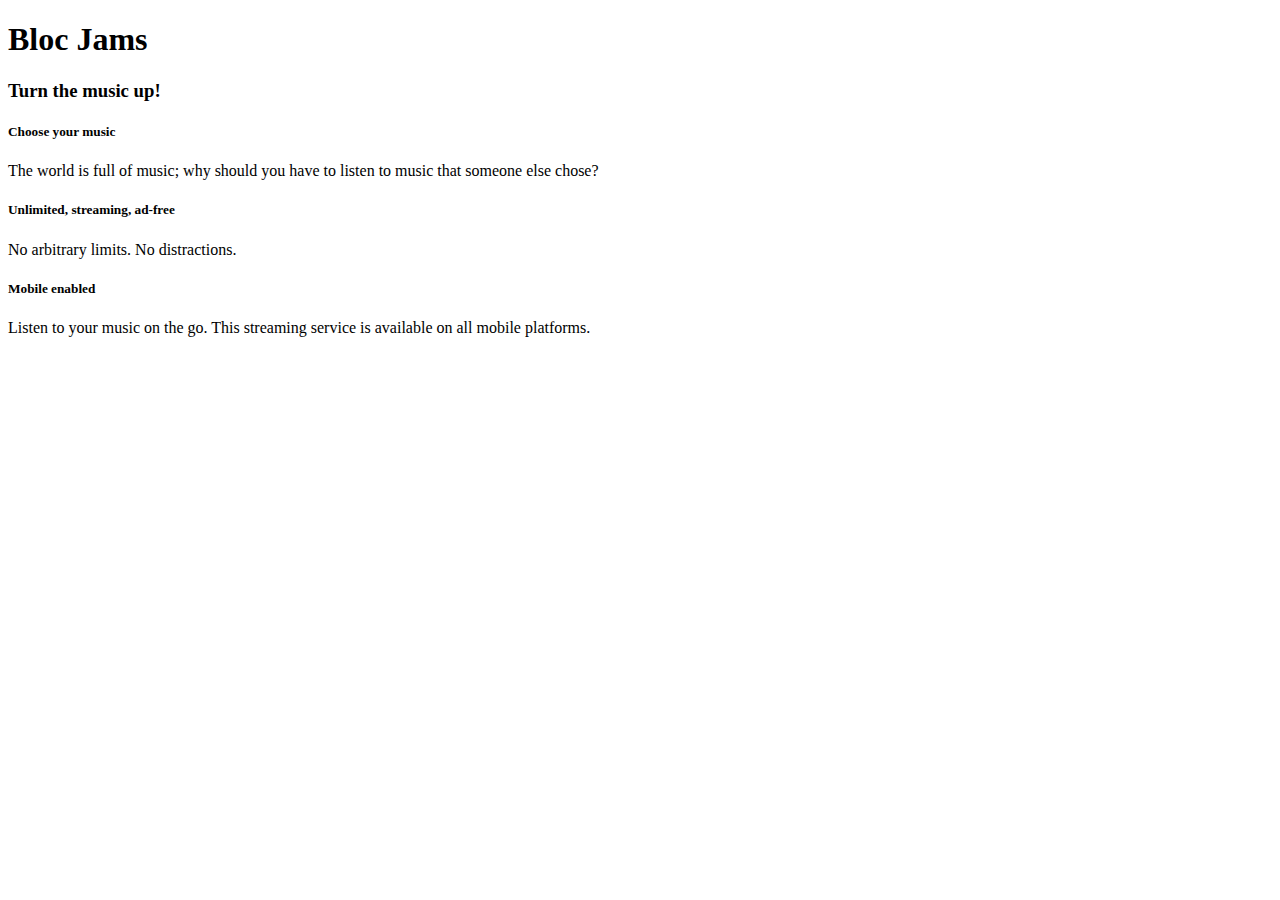
==== index.html @ 292b21d8 "first commit" ====
<!DOCTYPE html>
<html>
    <head>
        <title>Bloc Jams</title>
    </head>
    <body>
        <div> <!-- navigation bar -->
            
        </div>
        <div> <!-- hero content -->
            <h1>Bloc Jams</h1>
            <h3>Turn the music up!</h3>
        </div>
        <div> <!-- selling points -->
            <div>
                <h5>Choose your music</h5>
                <p>The world is full of music; why should you have to listen to music that someone else chose?</p>
            </div>
            <div>
                <h5>Unlimited, streaming, ad-free</h5>
                <p>No arbitrary limits. No distractions.</p>
            </div>
            <div>
                <h5>Mobile enabled</h5>
                <p>Listen to your music on the go. This streaming service is available on all mobile platforms.</p>
            </div>
        </div>
    </body>
</html>
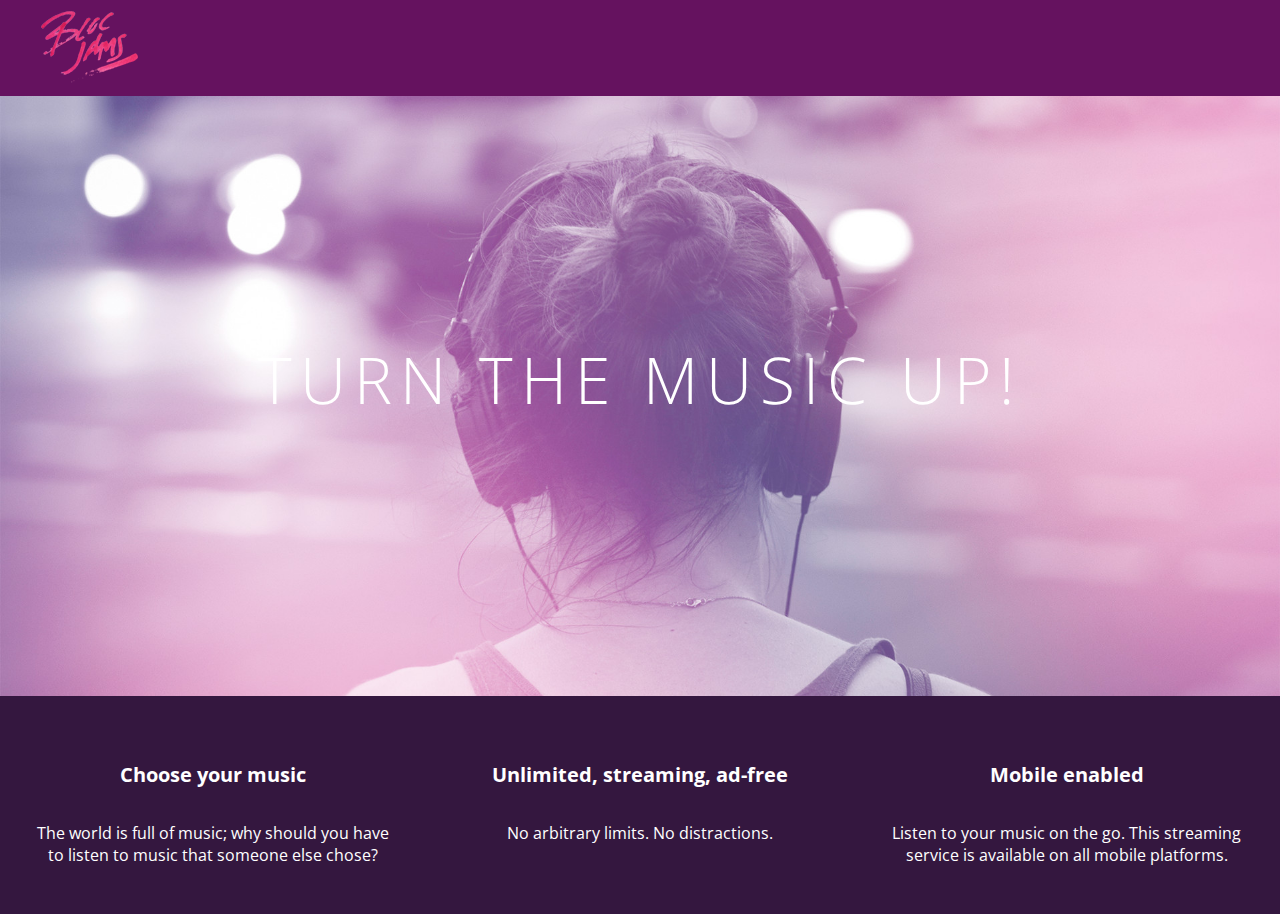
==== commit 5dede00a: "Checkpoint 3 styles: completed" ====
--- a/index.html
+++ b/index.html
@@ -1,29 +1,35 @@
 <!DOCTYPE html>
 <html>
-    <head>
-        <title>Bloc Jams</title>
-    </head>
-    <body>
-        <div> <!-- navigation bar -->
-            
-        </div>
-        <div> <!-- hero content -->
-            <h1>Bloc Jams</h1>
-            <h3>Turn the music up!</h3>
-        </div>
-        <div> <!-- selling points -->
-            <div>
-                <h5>Choose your music</h5>
-                <p>The world is full of music; why should you have to listen to music that someone else chose?</p>
-            </div>
-            <div>
-                <h5>Unlimited, streaming, ad-free</h5>
-                <p>No arbitrary limits. No distractions.</p>
-            </div>
-            <div>
-                <h5>Mobile enabled</h5>
-                <p>Listen to your music on the go. This streaming service is available on all mobile platforms.</p>
-            </div>
-        </div>
-    </body>
+  <head>
+    <title>Bloc Jams</title>
+      <link rel="stylesheet" type="text/css" href="http://fonts.googleapis.com/css?family=Open+Sans:400,800,600,700,300">
+      <link rel="stylesheet" type="text/css" href="http://code.ionicframework.com/ionicons/2.0.1/css/ionicons.min.css">
+      <link rel="stylesheet" type="text/css" href="styles/normalize.css">
+      <link rel="stylesheet" type="text/css" href="styles/main.css">
+  </head>
+  <body class="landing">
+    <nav class="navbar"> <!-- navigation bar -->
+      <img src="assets/images/bloc_jams_logo.png" alt="bloc jams logo" class="logo">
+    </nav>
+    <section class="hero-content"> <!-- hero content -->
+      <h1 class="hero-title">Turn the music up!</h1>
+    </section>
+    <section class="selling-points"> <!-- selling points -->
+      <div class="point">
+        <span class="ion-music-note"></span>
+        <h5 class="point-title">Choose your music</h5>
+        <p class="point-description">The world is full of music; why should you have to listen to music that someone else chose?</p>
+      </div>
+      <div class="point">
+        <span class="ion-radio-waves"></span>
+        <h5 class="point-title">Unlimited, streaming, ad-free</h5>
+        <p class="point-description">No arbitrary limits. No distractions.</p>
+      </div>
+      <div class="point">
+        <span class="ion-iphone"></span>
+        <h5 class="point-title">Mobile enabled</h5>
+        <p class="point-description">Listen to your music on the go. This streaming service is available on all mobile platforms.</p>
+      </div>
+    </section>
+  </body>
 </html>--- a/styles/main.css
+++ b/styles/main.css
@@ -0,0 +1,82 @@
+html {
+  height: 100%;
+  font-size: 100%;
+}
+
+body {
+  font-family: 'Open Sans';
+  color: white;
+  min-height: 100%;
+}
+
+body.landing {
+  background-color: rgb(52,23,63);
+}
+
+.navbar {
+  padding: 0.5rem;
+  background-color: rgb(101,18,95);
+}
+
+.navbar .logo {
+  position: relative;
+  left: 2rem;
+}
+
+.hero-content {
+  position: relative;
+  min-height: 600px;
+  background-image: url(../assets/images/bloc_jams_bg.jpg);
+  background-repeat: no-repeat;
+  background-position: center center;
+  background-size: cover;
+}
+
+.hero-content .hero-title {
+  position: absolute;
+  top: 40%;
+  -webkit-transform: translateY(-50%);
+  -moz-transform: translateY(-50%);
+  -ms-transform: translateY(-50%);
+  transform: translateY(-50%);
+  width: 100%;
+  text-align: center;
+  font-size: 4rem;
+  font-weight: 300;
+  text-transform: uppercase;
+  letter-spacing: 0.5rem;
+  text-shadow: 1px 1px 0px rbg(58,23,63);
+}
+
+.selling-points {
+  position: relative;
+  display: table;
+  width: 100%;
+  -webkit-box-sizing: border-box;
+  -moz-box-sizing: border-box;
+  box-sizing: border-box;
+}
+
+.point {
+  display: table-cell;
+  position: relative;
+  width: 33.3%;
+  padding: 2rem;
+  text-align: center;
+}
+
+.point .point-title {
+  font-size: 1.25rem;
+}
+
+.ion-music-note,
+.ion-radio-waves,
+.ion-iphone {
+  color: rgb(233,50,117);
+  font-size: 5rem;
+}
+
+
+
+
+
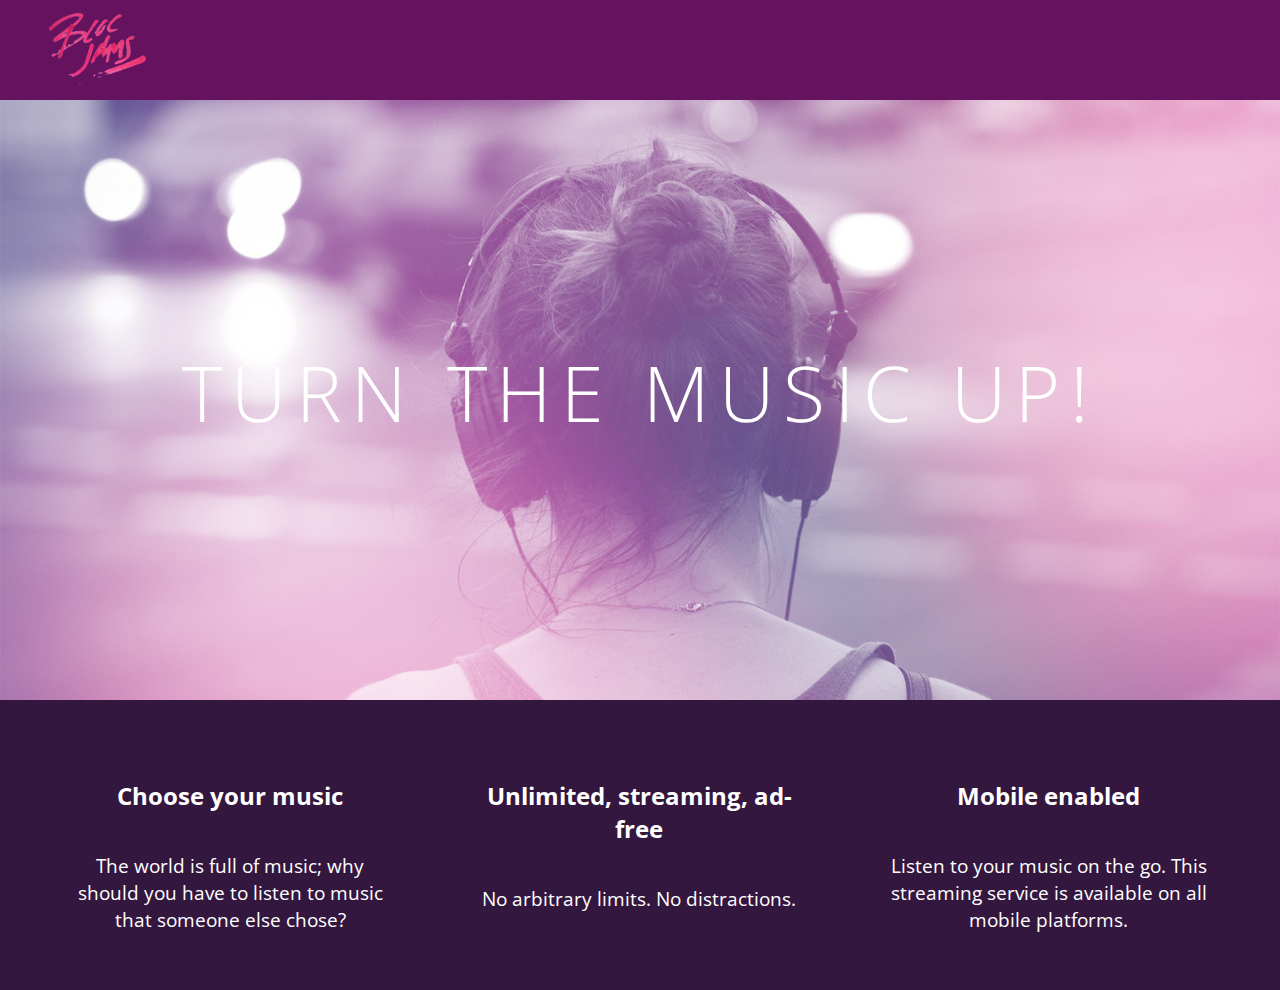
==== commit ff90dd8f: "checkpoint 4 responsiveness completed" ====
--- a/index.html
+++ b/index.html
@@ -2,10 +2,12 @@
 <html>
   <head>
     <title>Bloc Jams</title>
-      <link rel="stylesheet" type="text/css" href="http://fonts.googleapis.com/css?family=Open+Sans:400,800,600,700,300">
-      <link rel="stylesheet" type="text/css" href="http://code.ionicframework.com/ionicons/2.0.1/css/ionicons.min.css">
-      <link rel="stylesheet" type="text/css" href="styles/normalize.css">
-      <link rel="stylesheet" type="text/css" href="styles/main.css">
+    <meta name="viewport" content="width=device-width, initial-scale=1">
+    <link rel="stylesheet" type="text/css" href="http://fonts.googleapis.com/css?family=Open+Sans:400,800,600,700,300">
+    <link rel="stylesheet" type="text/css" href="http://code.ionicframework.com/ionicons/2.0.1/css/ionicons.min.css">
+    <link rel="stylesheet" type="text/css" href="styles/normalize.css">
+    <link rel="stylesheet" type="text/css" href="styles/main.css">
+    <link rel="stylesheet" type="text/css" href="styles/landing.css">
   </head>
   <body class="landing">
     <nav class="navbar"> <!-- navigation bar -->
@@ -14,18 +16,18 @@
     <section class="hero-content"> <!-- hero content -->
       <h1 class="hero-title">Turn the music up!</h1>
     </section>
-    <section class="selling-points"> <!-- selling points -->
-      <div class="point">
+    <section class="selling-points container"> <!-- selling points -->
+      <div class="point column third">
         <span class="ion-music-note"></span>
         <h5 class="point-title">Choose your music</h5>
         <p class="point-description">The world is full of music; why should you have to listen to music that someone else chose?</p>
       </div>
-      <div class="point">
+      <div class="point column third">
         <span class="ion-radio-waves"></span>
         <h5 class="point-title">Unlimited, streaming, ad-free</h5>
         <p class="point-description">No arbitrary limits. No distractions.</p>
       </div>
-      <div class="point">
+      <div class="point column third">
         <span class="ion-iphone"></span>
         <h5 class="point-title">Mobile enabled</h5>
         <p class="point-description">Listen to your music on the go. This streaming service is available on all mobile platforms.</p>
--- a/styles/main.css
+++ b/styles/main.css
@@ -1,3 +1,9 @@
+*, *::before, *::after {
+  -moz-box-sizing: border-box;
+  -webkit-box-sizing: border-box;
+  box-sizing: border-box;
+}
+
 html {
   height: 100%;
   font-size: 100%;
@@ -7,10 +13,6 @@
   font-family: 'Open Sans';
   color: white;
   min-height: 100%;
-}
-
-body.landing {
-  background-color: rgb(52,23,63);
 }
 
 .navbar {
@@ -23,60 +25,39 @@
   left: 2rem;
 }
 
-.hero-content {
-  position: relative;
-  min-height: 600px;
-  background-image: url(../assets/images/bloc_jams_bg.jpg);
-  background-repeat: no-repeat;
-  background-position: center center;
-  background-size: cover;
+.container {
+  margin: 0 auto;
+  max-width: 64rem;
 }
 
-.hero-content .hero-title {
-  position: absolute;
-  top: 40%;
-  -webkit-transform: translateY(-50%);
-  -moz-transform: translateY(-50%);
-  -ms-transform: translateY(-50%);
-  transform: translateY(-50%);
-  width: 100%;
-  text-align: center;
-  font-size: 4rem;
-  font-weight: 300;
-  text-transform: uppercase;
-  letter-spacing: 0.5rem;
-  text-shadow: 1px 1px 0px rbg(58,23,63);
+/* Medium screens (640px) */
+@media (min-width: 640px) {
+  html { font-size: 112%; }
 }
 
-.selling-points {
-  position: relative;
-  display: table;
-  width: 100%;
-  -webkit-box-sizing: border-box;
-  -moz-box-sizing: border-box;
-  box-sizing: border-box;
+.column {
+  float: left;
+  padding-left: 1rem;
+  padding-right: 1rem;
 }
 
-.point {
-  display: table-cell;
-  position: relative;
-  width: 33.3%;
-  padding: 2rem;
-  text-align: center;
-}
+.column.full { width: 100%; }
+.column.two-thirds { width: 66.7%; }
+.column.half { width: 50%; }
+.column.third { width: 33.3%; }
+.column.fourth { width: 25%; }
+.column.flow-opposite { float: right; }
 
-.point .point-title {
-  font-size: 1.25rem;
-}
-
-.ion-music-note,
-.ion-radio-waves,
-.ion-iphone {
-  color: rgb(233,50,117);
-  font-size: 5rem;
+@media (min-width: 1024px) {
+  html { font-size: 120%; }
 }
 
 
 
 
 
+
+
+
+
+
--- a/styles/landing.css
+++ b/styles/landing.css
@@ -0,0 +1,49 @@
+body.landing {
+  background-color: rgb(52,23,63);
+}
+
+.hero-content {
+  position: relative;
+  min-height: 600px;
+  background-image: url(../assets/images/bloc_jams_bg.jpg);
+  background-repeat: no-repeat;
+  background-position: center center;
+  background-size: cover;
+}
+
+.hero-content .hero-title {
+  position: absolute;
+  top: 40%;
+  -webkit-transform: translateY(-50%);
+  -moz-transform: translateY(-50%);
+  -ms-transform: translateY(-50%);
+  transform: translateY(-50%);
+  width: 100%;
+  text-align: center;
+  font-size: 4rem;
+  font-weight: 300;
+  text-transform: uppercase;
+  letter-spacing: 0.5rem;
+  text-shadow: 1px 1px 0px rbg(58,23,63);
+}
+
+.selling-points {
+  position: relative;
+}
+
+.point {
+  position: relative;
+  padding: 2rem;
+  text-align: center;
+}
+
+.point .point-title {
+  font-size: 1.25rem;
+}
+
+.ion-music-note,
+.ion-radio-waves,
+.ion-iphone {
+  color: rgb(233,50,117);
+  font-size: 5rem;
+}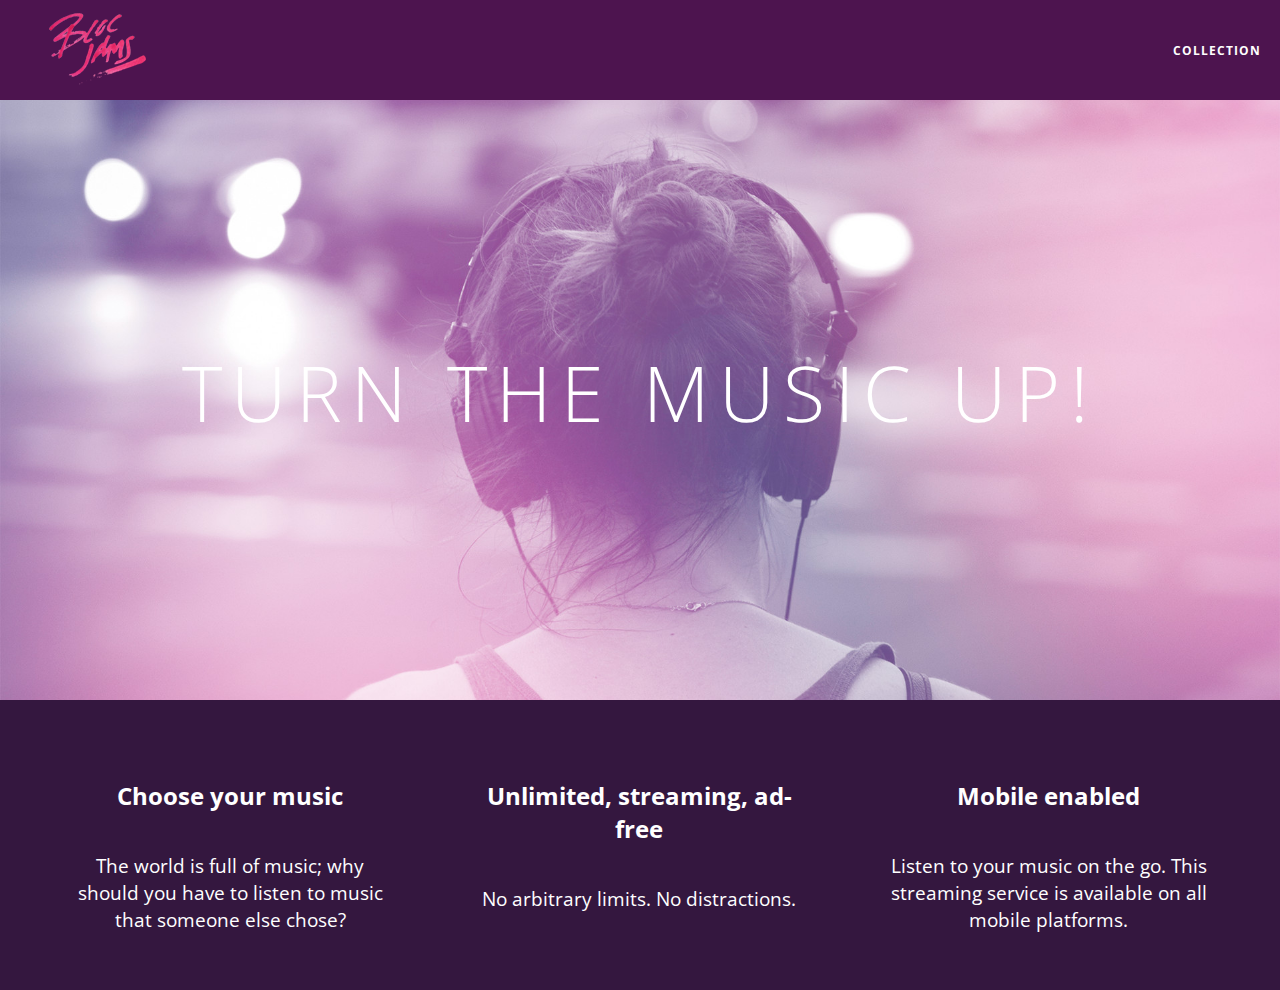
==== commit 45119e29: "Checkpoint 5 collection view completed" ====
--- a/index.html
+++ b/index.html
@@ -11,12 +11,17 @@
   </head>
   <body class="landing">
     <nav class="navbar"> <!-- navigation bar -->
-      <img src="assets/images/bloc_jams_logo.png" alt="bloc jams logo" class="logo">
+      <a href="index.html" class="logo">
+        <img src="assets/images/bloc_jams_logo.png" alt="bloc jams logo">
+      </a>
+      <div class="links-container">
+        <a href="collection.html" class="navbar-link">collection</a>
+      </div>
     </nav>
     <section class="hero-content"> <!-- hero content -->
       <h1 class="hero-title">Turn the music up!</h1>
     </section>
-    <section class="selling-points container"> <!-- selling points -->
+    <section class="selling-points container clearfix"> <!-- selling points -->
       <div class="point column third">
         <span class="ion-music-note"></span>
         <h5 class="point-title">Choose your music</h5>
--- a/styles/main.css
+++ b/styles/main.css
@@ -16,13 +16,52 @@
 }
 
 .navbar {
+  position: relative;
   padding: 0.5rem;
-  background-color: rgb(101,18,95);
+  /* #1 */
+  background-color: rgba(101,18,95,0.5);
+  /* #2 */
+  z-index: 1;
 }
 
 .navbar .logo {
   position: relative;
   left: 2rem;
+  cursor: pointer;
+}
+
+.navbar .links-container {
+  display: table;
+  position: absolute;
+  top: 0;
+  right: 0;
+  height: 100px;
+  color: white;
+  /* #3 */
+  text-decoration: none;
+}
+
+.links-container .navbar-link {
+  display: table-cell;
+  position: relative;
+  height: 100%;
+  padding-left: 1rem;
+  padding-right: 1rem;
+  /* #4 */
+  vertical-align: middle;
+  color: white;
+  font-size: 0.625rem;
+  letter-spacing: 0.05rem;
+  font-weight: 700;
+  text-transform: uppercase;
+  /* #3 */
+  text-decoration: none;
+  cursor: pointer;
+}
+
+/* #5 */
+.links-container .navbar-link:hover {
+  color: rgb(233,50,117);
 }
 
 .container {
@@ -52,6 +91,15 @@
   html { font-size: 120%; }
 }
 
+.clearfix::before,
+.clearfix::after {
+  content: " ";
+  display: table;
+}
+
+.clearfix::after {
+  clear: both;
+}
 
 
 
@@ -61,3 +109,5 @@
 
 
 
+
+
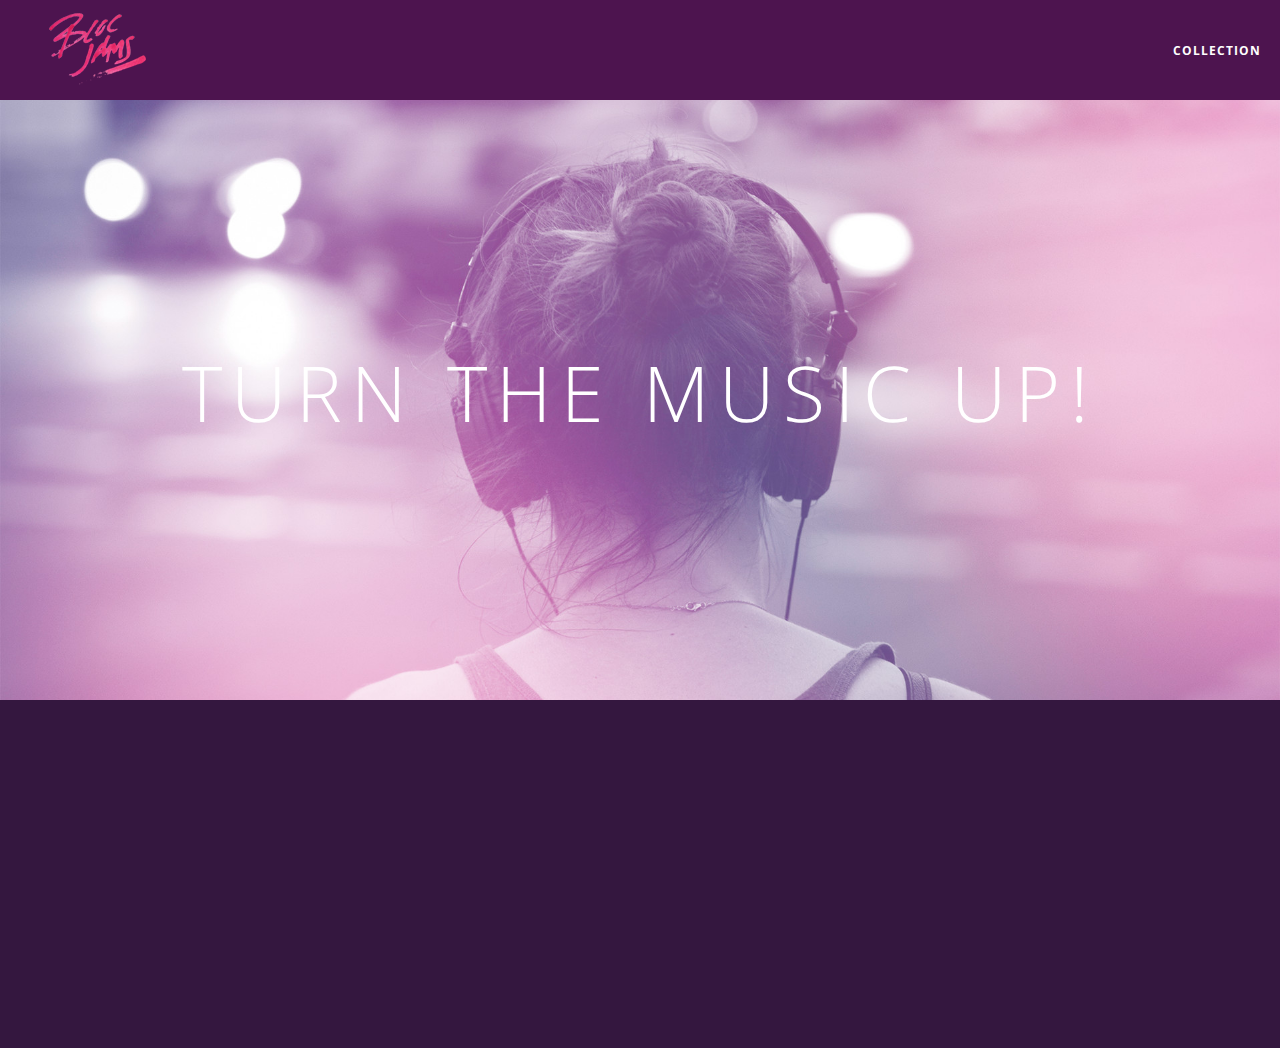
==== commit 9aa88be6: "checkpoint 8 added link to js in index.html" ====
--- a/index.html
+++ b/index.html
@@ -38,5 +38,6 @@
         <p class="point-description">Listen to your music on the go. This streaming service is available on all mobile platforms.</p>
       </div>
     </section>
+    <script src="scripts/landing.js"></script>
   </body>
 </html>--- a/styles/main.css
+++ b/styles/main.css
@@ -69,6 +69,10 @@
   max-width: 64rem;
 }
 
+.container.narrow {
+  max-width: 56rem;
+}
+
 /* Medium screens (640px) */
 @media (min-width: 640px) {
   html { font-size: 112%; }
--- a/styles/landing.css
+++ b/styles/landing.css
@@ -35,6 +35,16 @@
   position: relative;
   padding: 2rem;
   text-align: center;
+  opacity: 0;
+  -webkit-transform: scaleX(0.9) translateY(3rem);
+  -moz-transform: scaleX(0.9) translateY(3rem);
+  transform: scaleX(0.9) translateY(3rem);
+  -webkit-transition: all 0.25s ease-in-out;
+  -moz-transition: all 0.25s ease-in-out;
+  transition: all 0.25s ease-in-out;
+  -webkit-transition-delay: 0.2s;
+  -moz-transition-delay: 0.2s;
+  transition-delay: 0.2s;
 }
 
 .point .point-title {
